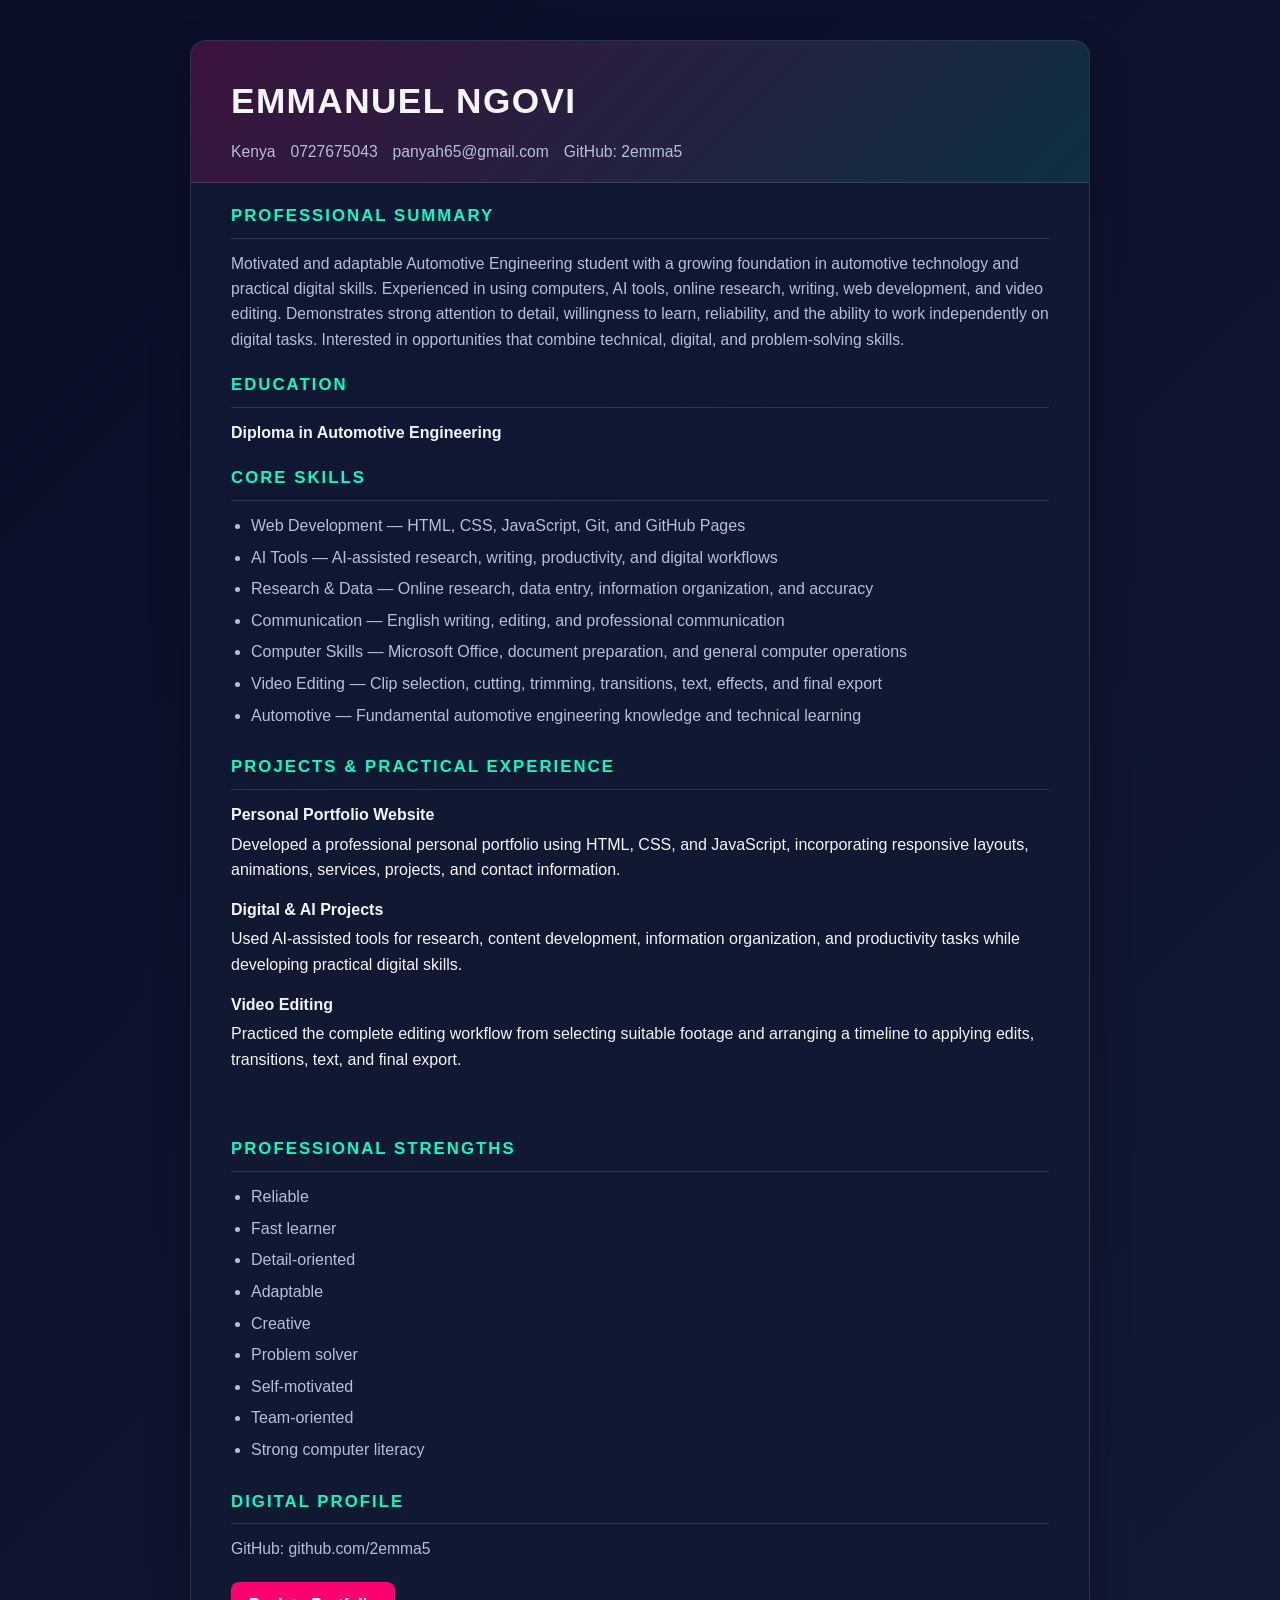
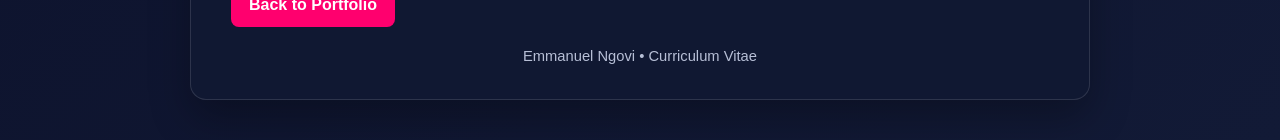
==== cv.html @ 48ed4d08 "Create a new HTML CV page with the updated resume content" ====
<!DOCTYPE html>
<html lang="en">
<head>
  <meta charset="UTF-8" />
  <meta name="viewport" content="width=device-width, initial-scale=1.0" />
  <title>Emmanuel Ngovi | CV</title>
  <style>
    :root {
      --bg: #0a0e27;
      --panel: #111933;
      --accent: #ff006e;
      --accent-2: #00ffc8;
      --text: #f3f5f9;
      --muted: #b7bfd6;
      --line: rgba(255,255,255,0.12);
    }

    * { box-sizing: border-box; }
    body {
      margin: 0;
      font-family: Arial, Helvetica, sans-serif;
      background: linear-gradient(135deg, #0a0e27 0%, #121a36 100%);
      color: var(--text);
      line-height: 1.6;
    }

    .page {
      max-width: 900px;
      margin: 40px auto;
      background: rgba(17, 25, 51, 0.95);
      border: 1px solid var(--line);
      box-shadow: 0 18px 40px rgba(0,0,0,0.28);
      border-radius: 16px;
      overflow: hidden;
    }

    .header {
      background: linear-gradient(135deg, rgba(255,0,110,0.18), rgba(0,255,200,0.1));
      padding: 32px 40px 18px;
      border-bottom: 1px solid var(--line);
    }

    h1 {
      margin: 0;
      font-size: 2.2rem;
      letter-spacing: 0.04em;
      text-transform: uppercase;
    }

    .meta {
      margin-top: 10px;
      color: var(--muted);
      display: flex;
      flex-wrap: wrap;
      gap: 15px;
      font-size: 0.98rem;
    }

    .section {
      padding: 20px 40px 0;
    }

    .section h2 {
      margin: 0 0 12px;
      font-size: 1.05rem;
      letter-spacing: 0.12em;
      text-transform: uppercase;
      color: var(--accent-2);
      border-bottom: 1px solid var(--line);
      padding-bottom: 8px;
    }

    .summary {
      color: var(--muted);
      margin: 0;
      font-size: 0.98rem;
    }

    .education {
      color: var(--text);
      font-weight: 700;
      margin: 0;
    }

    ul {
      margin: 0;
      padding-left: 20px;
      color: var(--muted);
    }

    li { margin-bottom: 6px; }

    .projects {
      padding-bottom: 30px;
    }

    .project-item {
      margin-bottom: 14px;
    }

    .project-item strong {
      display: block;
      color: var(--text);
      margin-bottom: 4px;
    }

    .bottom-bar {
      text-align: center;
      padding: 18px 20px 30px;
      color: var(--muted);
      font-size: 0.92rem;
    }

    .back-link {
      display: inline-block;
      margin: 20px 40px 0;
      padding: 10px 18px;
      background: var(--accent);
      color: white;
      text-decoration: none;
      border-radius: 8px;
      font-weight: 700;
    }

    @media (max-width: 640px) {
      .page { margin: 20px 12px; }
      .header, .section { padding-left: 20px; padding-right: 20px; }
      .back-link { margin-left: 20px; }
    }
  </style>
</head>
<body>
  <div class="page">
    <div class="header">
      <h1>Emmanuel Ngovi</h1>
      <div class="meta">
        <span>Kenya</span>
        <span>0727675043</span>
        <span>panyah65@gmail.com</span>
        <span>GitHub: 2emma5</span>
      </div>
    </div>

    <div class="section">
      <h2>Professional Summary</h2>
      <p class="summary">
        Motivated and adaptable Automotive Engineering student with a growing foundation in automotive technology and practical digital skills. Experienced in using computers, AI tools, online research, writing, web development, and video editing. Demonstrates strong attention to detail, willingness to learn, reliability, and the ability to work independently on digital tasks. Interested in opportunities that combine technical, digital, and problem-solving skills.
      </p>
    </div>

    <div class="section">
      <h2>Education</h2>
      <p class="education">Diploma in Automotive Engineering</p>
    </div>

    <div class="section">
      <h2>Core Skills</h2>
      <ul>
        <li>Web Development — HTML, CSS, JavaScript, Git, and GitHub Pages</li>
        <li>AI Tools — AI-assisted research, writing, productivity, and digital workflows</li>
        <li>Research &amp; Data — Online research, data entry, information organization, and accuracy</li>
        <li>Communication — English writing, editing, and professional communication</li>
        <li>Computer Skills — Microsoft Office, document preparation, and general computer operations</li>
        <li>Video Editing — Clip selection, cutting, trimming, transitions, text, effects, and final export</li>
        <li>Automotive — Fundamental automotive engineering knowledge and technical learning</li>
      </ul>
    </div>

    <div class="section projects">
      <h2>Projects &amp; Practical Experience</h2>

      <div class="project-item">
        <strong>Personal Portfolio Website</strong>
        Developed a professional personal portfolio using HTML, CSS, and JavaScript, incorporating responsive layouts, animations, services, projects, and contact information.
      </div>

      <div class="project-item">
        <strong>Digital &amp; AI Projects</strong>
        Used AI-assisted tools for research, content development, information organization, and productivity tasks while developing practical digital skills.
      </div>

      <div class="project-item">
        <strong>Video Editing</strong>
        Practiced the complete editing workflow from selecting suitable footage and arranging a timeline to applying edits, transitions, text, and final export.
      </div>
    </div>

    <div class="section">
      <h2>Professional Strengths</h2>
      <ul>
        <li>Reliable</li>
        <li>Fast learner</li>
        <li>Detail-oriented</li>
        <li>Adaptable</li>
        <li>Creative</li>
        <li>Problem solver</li>
        <li>Self-motivated</li>
        <li>Team-oriented</li>
        <li>Strong computer literacy</li>
      </ul>
    </div>

    <div class="section">
      <h2>Digital Profile</h2>
      <p class="summary">GitHub: github.com/2emma5</p>
    </div>

    <a class="back-link" href="index.html">Back to Portfolio</a>

    <div class="bottom-bar">
      Emmanuel Ngovi • Curriculum Vitae
    </div>
  </div>
</body>
</html>
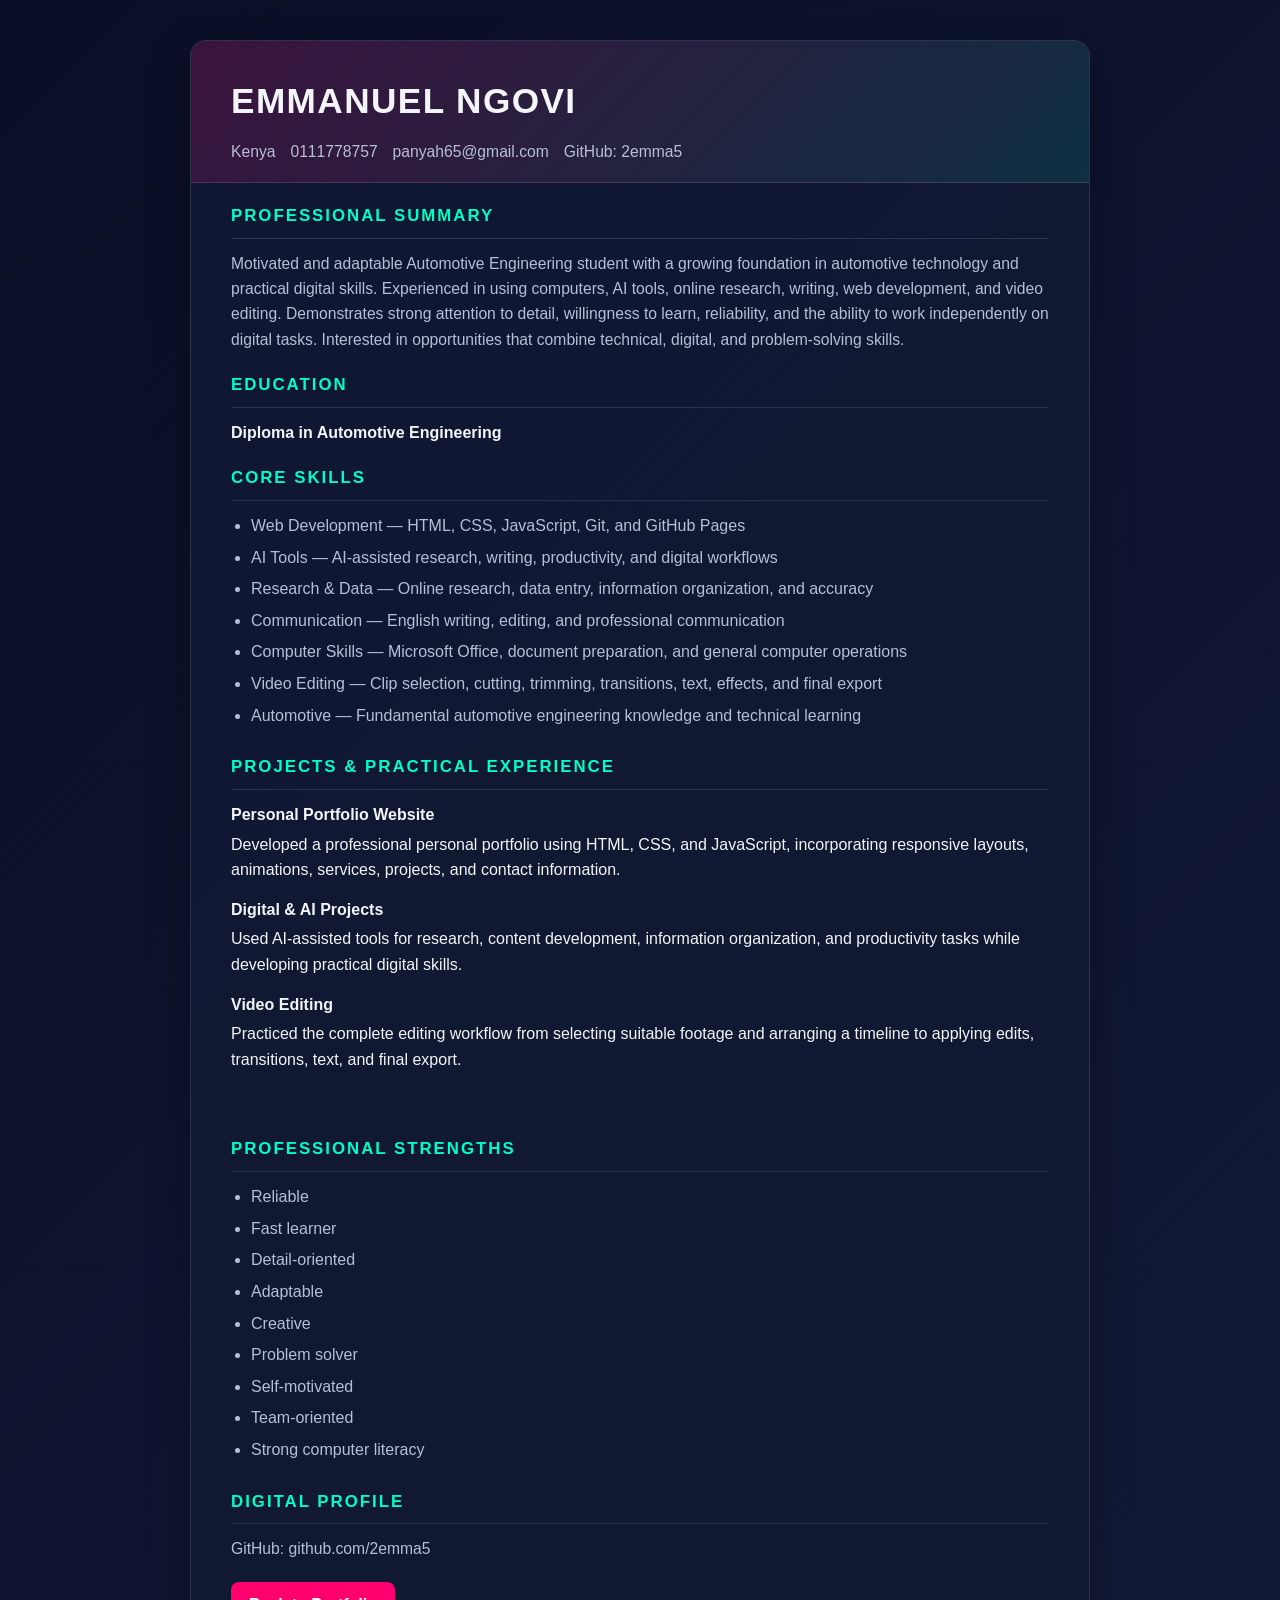
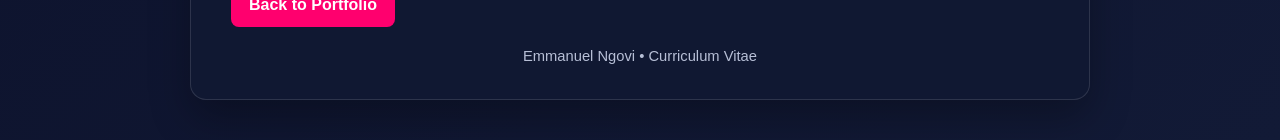
==== commit 462f31fa: "Update CV phone number to match portfolio" ====
--- a/cv.html
+++ b/cv.html
@@ -14,119 +14,24 @@
       --muted: #b7bfd6;
       --line: rgba(255,255,255,0.12);
     }
-
     * { box-sizing: border-box; }
-    body {
-      margin: 0;
-      font-family: Arial, Helvetica, sans-serif;
-      background: linear-gradient(135deg, #0a0e27 0%, #121a36 100%);
-      color: var(--text);
-      line-height: 1.6;
-    }
-
-    .page {
-      max-width: 900px;
-      margin: 40px auto;
-      background: rgba(17, 25, 51, 0.95);
-      border: 1px solid var(--line);
-      box-shadow: 0 18px 40px rgba(0,0,0,0.28);
-      border-radius: 16px;
-      overflow: hidden;
-    }
-
-    .header {
-      background: linear-gradient(135deg, rgba(255,0,110,0.18), rgba(0,255,200,0.1));
-      padding: 32px 40px 18px;
-      border-bottom: 1px solid var(--line);
-    }
-
-    h1 {
-      margin: 0;
-      font-size: 2.2rem;
-      letter-spacing: 0.04em;
-      text-transform: uppercase;
-    }
-
-    .meta {
-      margin-top: 10px;
-      color: var(--muted);
-      display: flex;
-      flex-wrap: wrap;
-      gap: 15px;
-      font-size: 0.98rem;
-    }
-
-    .section {
-      padding: 20px 40px 0;
-    }
-
-    .section h2 {
-      margin: 0 0 12px;
-      font-size: 1.05rem;
-      letter-spacing: 0.12em;
-      text-transform: uppercase;
-      color: var(--accent-2);
-      border-bottom: 1px solid var(--line);
-      padding-bottom: 8px;
-    }
-
-    .summary {
-      color: var(--muted);
-      margin: 0;
-      font-size: 0.98rem;
-    }
-
-    .education {
-      color: var(--text);
-      font-weight: 700;
-      margin: 0;
-    }
-
-    ul {
-      margin: 0;
-      padding-left: 20px;
-      color: var(--muted);
-    }
-
+    body { margin: 0; font-family: Arial, Helvetica, sans-serif; background: linear-gradient(135deg, #0a0e27 0%, #121a36 100%); color: var(--text); line-height: 1.6; }
+    .page { max-width: 900px; margin: 40px auto; background: rgba(17, 25, 51, 0.95); border: 1px solid var(--line); box-shadow: 0 18px 40px rgba(0,0,0,0.28); border-radius: 16px; overflow: hidden; }
+    .header { background: linear-gradient(135deg, rgba(255,0,110,0.18), rgba(0,255,200,0.1)); padding: 32px 40px 18px; border-bottom: 1px solid var(--line); }
+    h1 { margin: 0; font-size: 2.2rem; letter-spacing: 0.04em; text-transform: uppercase; }
+    .meta { margin-top: 10px; color: var(--muted); display: flex; flex-wrap: wrap; gap: 15px; font-size: 0.98rem; }
+    .section { padding: 20px 40px 0; }
+    .section h2 { margin: 0 0 12px; font-size: 1.05rem; letter-spacing: 0.12em; text-transform: uppercase; color: var(--accent-2); border-bottom: 1px solid var(--line); padding-bottom: 8px; }
+    .summary { color: var(--muted); margin: 0; font-size: 0.98rem; }
+    .education { color: var(--text); font-weight: 700; margin: 0; }
+    ul { margin: 0; padding-left: 20px; color: var(--muted); }
     li { margin-bottom: 6px; }
-
-    .projects {
-      padding-bottom: 30px;
-    }
-
-    .project-item {
-      margin-bottom: 14px;
-    }
-
-    .project-item strong {
-      display: block;
-      color: var(--text);
-      margin-bottom: 4px;
-    }
-
-    .bottom-bar {
-      text-align: center;
-      padding: 18px 20px 30px;
-      color: var(--muted);
-      font-size: 0.92rem;
-    }
-
-    .back-link {
-      display: inline-block;
-      margin: 20px 40px 0;
-      padding: 10px 18px;
-      background: var(--accent);
-      color: white;
-      text-decoration: none;
-      border-radius: 8px;
-      font-weight: 700;
-    }
-
-    @media (max-width: 640px) {
-      .page { margin: 20px 12px; }
-      .header, .section { padding-left: 20px; padding-right: 20px; }
-      .back-link { margin-left: 20px; }
-    }
+    .projects { padding-bottom: 30px; }
+    .project-item { margin-bottom: 14px; }
+    .project-item strong { display: block; color: var(--text); margin-bottom: 4px; }
+    .bottom-bar { text-align: center; padding: 18px 20px 30px; color: var(--muted); font-size: 0.92rem; }
+    .back-link { display: inline-block; margin: 20px 40px 0; padding: 10px 18px; background: var(--accent); color: white; text-decoration: none; border-radius: 8px; font-weight: 700; }
+    @media (max-width: 640px) { .page { margin: 20px 12px; } .header, .section { padding-left: 20px; padding-right: 20px; } .back-link { margin-left: 20px; } }
   </style>
 </head>
 <body>
@@ -135,7 +40,7 @@
       <h1>Emmanuel Ngovi</h1>
       <div class="meta">
         <span>Kenya</span>
-        <span>0727675043</span>
+        <span>0111778757</span>
         <span>panyah65@gmail.com</span>
         <span>GitHub: 2emma5</span>
       </div>
@@ -143,9 +48,7 @@
 
     <div class="section">
       <h2>Professional Summary</h2>
-      <p class="summary">
-        Motivated and adaptable Automotive Engineering student with a growing foundation in automotive technology and practical digital skills. Experienced in using computers, AI tools, online research, writing, web development, and video editing. Demonstrates strong attention to detail, willingness to learn, reliability, and the ability to work independently on digital tasks. Interested in opportunities that combine technical, digital, and problem-solving skills.
-      </p>
+      <p class="summary">Motivated and adaptable Automotive Engineering student with a growing foundation in automotive technology and practical digital skills. Experienced in using computers, AI tools, online research, writing, web development, and video editing. Demonstrates strong attention to detail, willingness to learn, reliability, and the ability to work independently on digital tasks. Interested in opportunities that combine technical, digital, and problem-solving skills.</p>
     </div>
 
     <div class="section">
@@ -168,35 +71,15 @@
 
     <div class="section projects">
       <h2>Projects &amp; Practical Experience</h2>
-
-      <div class="project-item">
-        <strong>Personal Portfolio Website</strong>
-        Developed a professional personal portfolio using HTML, CSS, and JavaScript, incorporating responsive layouts, animations, services, projects, and contact information.
-      </div>
-
-      <div class="project-item">
-        <strong>Digital &amp; AI Projects</strong>
-        Used AI-assisted tools for research, content development, information organization, and productivity tasks while developing practical digital skills.
-      </div>
-
-      <div class="project-item">
-        <strong>Video Editing</strong>
-        Practiced the complete editing workflow from selecting suitable footage and arranging a timeline to applying edits, transitions, text, and final export.
-      </div>
+      <div class="project-item"><strong>Personal Portfolio Website</strong>Developed a professional personal portfolio using HTML, CSS, and JavaScript, incorporating responsive layouts, animations, services, projects, and contact information.</div>
+      <div class="project-item"><strong>Digital &amp; AI Projects</strong>Used AI-assisted tools for research, content development, information organization, and productivity tasks while developing practical digital skills.</div>
+      <div class="project-item"><strong>Video Editing</strong>Practiced the complete editing workflow from selecting suitable footage and arranging a timeline to applying edits, transitions, text, and final export.</div>
     </div>
 
     <div class="section">
       <h2>Professional Strengths</h2>
       <ul>
-        <li>Reliable</li>
-        <li>Fast learner</li>
-        <li>Detail-oriented</li>
-        <li>Adaptable</li>
-        <li>Creative</li>
-        <li>Problem solver</li>
-        <li>Self-motivated</li>
-        <li>Team-oriented</li>
-        <li>Strong computer literacy</li>
+        <li>Reliable</li><li>Fast learner</li><li>Detail-oriented</li><li>Adaptable</li><li>Creative</li><li>Problem solver</li><li>Self-motivated</li><li>Team-oriented</li><li>Strong computer literacy</li>
       </ul>
     </div>
 
@@ -206,10 +89,7 @@
     </div>
 
     <a class="back-link" href="index.html">Back to Portfolio</a>
-
-    <div class="bottom-bar">
-      Emmanuel Ngovi • Curriculum Vitae
-    </div>
+    <div class="bottom-bar">Emmanuel Ngovi • Curriculum Vitae</div>
   </div>
 </body>
 </html>
